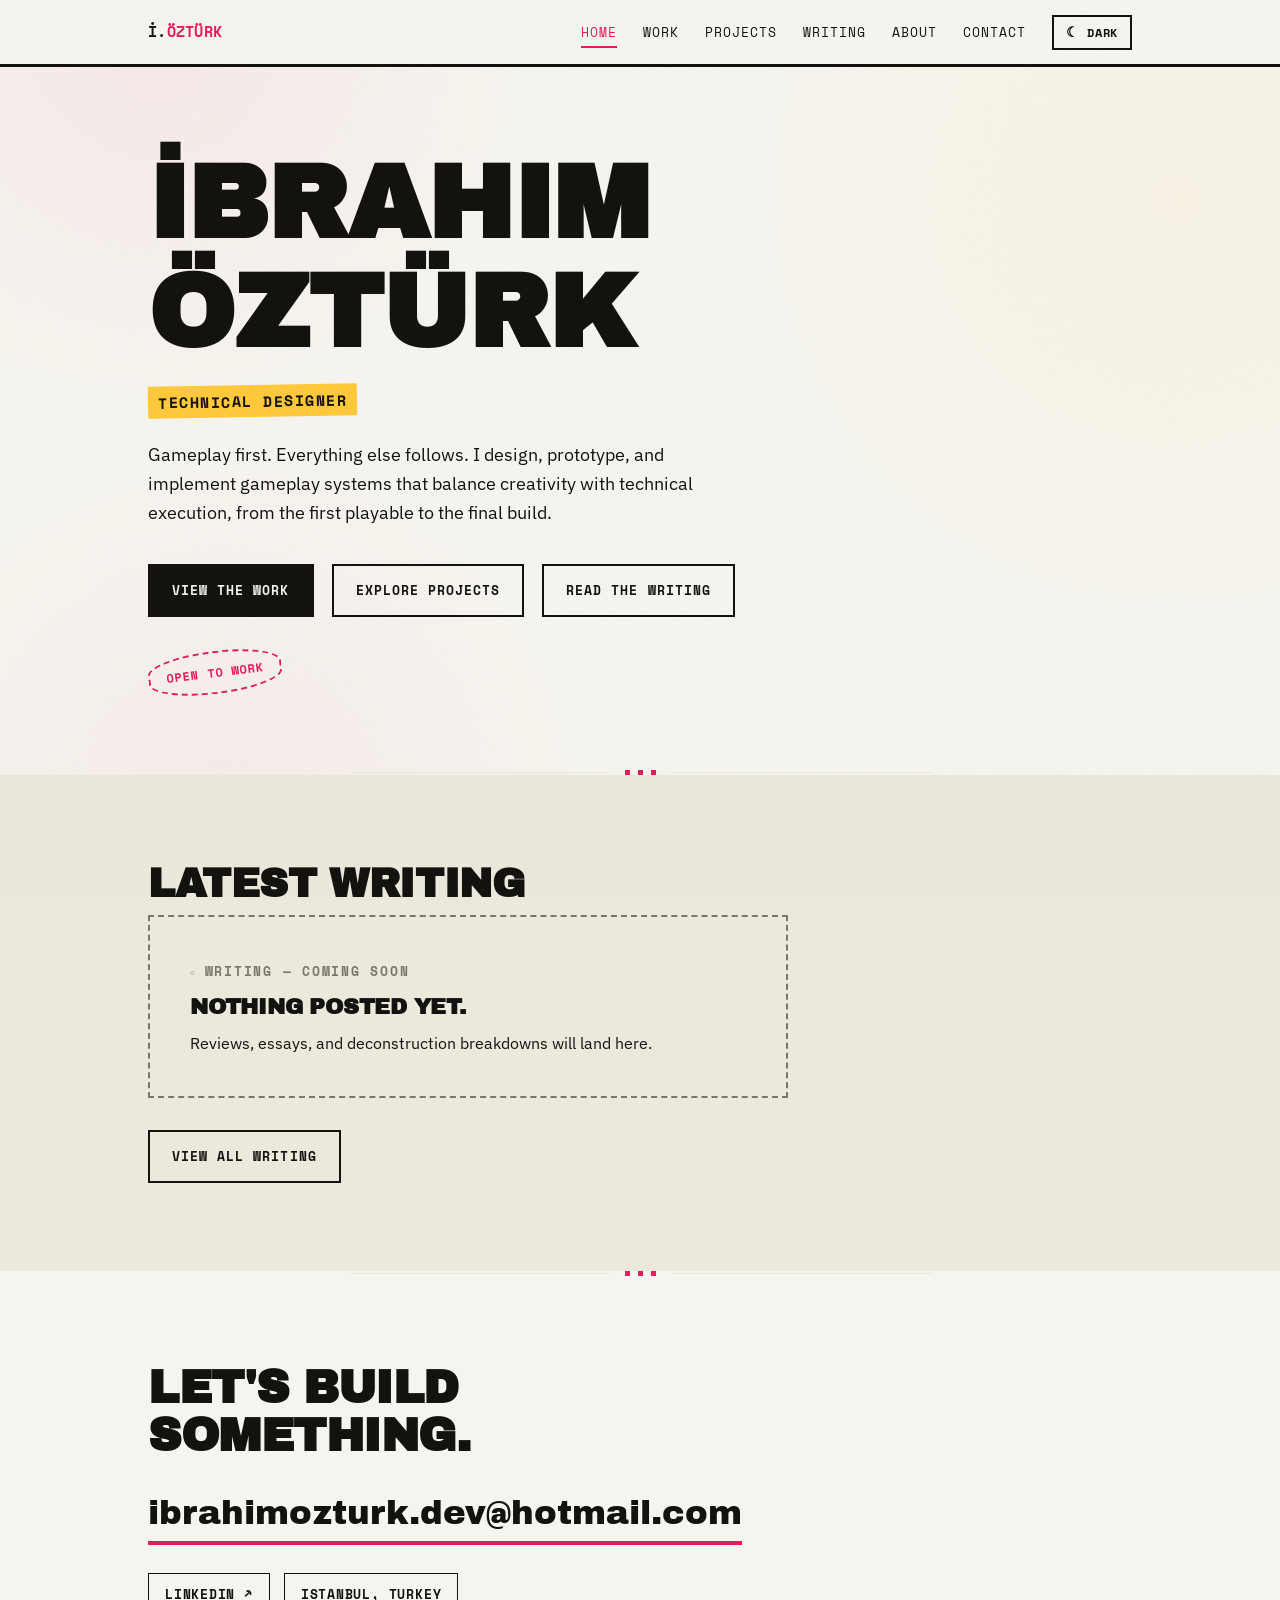
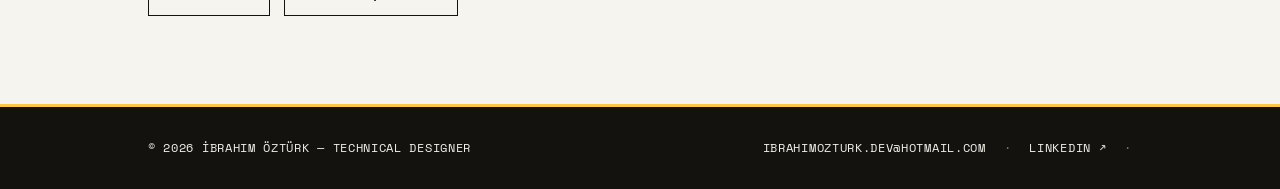
==== index.html @ 8ef4c121 "First Submit" ====
<!DOCTYPE html>
<html lang="en">
<head>
<meta charset="UTF-8">
<script>(function(){try{var t=localStorage.getItem("ozturk-portfolio-theme");if(t!=="dark"&&t!=="light"){t=(window.matchMedia&&window.matchMedia("(prefers-color-scheme: dark)").matches)?"dark":"light";}document.documentElement.setAttribute("data-theme",t);}catch(e){document.documentElement.setAttribute("data-theme","light");}})();</script>
<script src="writings-data.js"></script>
<meta name="viewport" content="width=device-width, initial-scale=1.0">
<title>İbrahim Öztürk — Home</title>
<meta name="description" content="Portfolio and CV of İbrahim Öztürk, Game Designer &amp; Director. Seven years across indie, international, and AAA-scale productions.">
<meta property="og:title" content="İbrahim Öztürk — Game Designer &amp; Director">
<meta property="og:description" content="Portfolio, CV, and writing — game design, development, and direction.">

<link rel="preconnect" href="https://fonts.googleapis.com">
<link rel="preconnect" href="https://fonts.gstatic.com" crossorigin>
<link href="https://fonts.googleapis.com/css2?family=Archivo+Black&family=IBM+Plex+Sans:wght@400;500;600;700&family=Space+Mono:wght@400;700&display=swap" rel="stylesheet">
<link rel="stylesheet" href="styles.css">
</head>
<body>
<a href="#main" class="skip-link">Skip to content</a>

<header class="nav">
  <div class="container">
    <a href="index.html" class="brand">İ.<span>ÖZTÜRK</span></a>
    <div class="nav-right">
      <ul>
        <li><a class="navlink active" href="index.html" aria-current="page">Home</a></li>
        <li><a class="navlink" href="work.html">Work</a></li>
        <li><a class="navlink" href="projects.html">Projects</a></li>
        <li><a class="navlink" href="writing.html">Writing</a></li>
        <li><a class="navlink" href="about.html">About</a></li>
        <li><a class="navlink" href="contact.html">Contact</a></li>
      </ul>
      <button id="theme-toggle" class="theme-toggle" type="button" aria-pressed="false" aria-label="Toggle dark mode">
        <span class="theme-toggle-icon" aria-hidden="true">☾</span><span class="theme-toggle-label">Dark</span>
      </button>
    </div>
  </div>
</header>

<main id="main">

  <section class="hero" id="top">
    <div class="container">
      <h1>İbrahim<br>Öztürk</h1>
      <span class="subtitle">Technical Designer</span>
      <p class="bio">Gameplay first. Everything else follows.

I design, prototype, and implement gameplay systems that balance creativity with technical execution, from the first playable to the final build.</p>
      <div class="cta-row">
        <a href="work.html" class="btn primary">View the work</a>
        <a href="projects.html" class="btn">Explore projects</a>
        <a href="writing.html" class="btn">Read the writing</a>
      </div>
      <div class="stamp">Open to work</div>
    </div>
  </section>

  <div class="section-break" aria-hidden="true"><span class="rule"></span><span class="marks"><i></i><i></i><i></i></span><span class="rule"></span></div>

  <section class="writing-preview section-alt">
    <div class="container">
      <h2 style="font-size:clamp(28px,4.5vw,40px); margin-bottom:10px;">Latest Writing</h2>
      <div id="writing-preview"></div>
      <div style="margin-top:32px;">
        <a href="writing.html" class="btn">View all writing</a>
      </div>
    </div>
  </section>

  <div class="section-break" aria-hidden="true"><span class="rule"></span><span class="marks"><i></i><i></i><i></i></span><span class="rule"></span></div>

  <section class="contact" id="contact">
    <div class="container">
      <h2>Let's build<br>something.</h2>
      <a class="contact-email" href="mailto:ibrahimozturk.dev@hotmail.com">ibrahimozturk.dev@hotmail.com</a>
      <div class="contact-links">
        <a href="https://linkedin.com/in/ozturkibrahim/" target="_blank" rel="noopener">LinkedIn ↗</a>
      <!--  <a href="https://medium.com/@ibrahimozturk.dev" target="_blank" rel="noopener">Medium ↗</a> -->
        <span class="taglike">Istanbul, Turkey</span>
      </div>
    </div>
  </section>

</main>

<footer>
  <div class="container">
    <span>© 2026 İbrahim Öztürk — Technical Designer</span>
    <div class="footer-links">
      <a href="mailto:ibrahimozturk.dev@hotmail.com">ibrahimozturk.dev@hotmail.com</a>
      <span aria-hidden="true">·</span>
      <a href="https://linkedin.com/in/ozturkibrahim/" target="_blank" rel="noopener">LinkedIn ↗</a>
      <span aria-hidden="true">·</span>
     <!-- <a href="https://medium.com/@ibrahimozturk.dev" target="_blank" rel="noopener">Medium ↗</a> -->
    </div>
  </div>
</footer>

<script src="site.js"></script>
<script>renderWritingPreview('writing-preview', 3);</script>
</body>
</html>
---- styles.css ----
:root{
  --jet:#14120F;
  --ink:#14120F;
  --paper:#F6F4EE;
  --paper-alt:#EBE8DC;
  --riot:#E31C5F;
  --tape:#FFC93C;
  --muted:#7A7669;
  --line: 3px;
}
:root[data-theme="dark"]{
  --ink:#F3F1E9;
  --paper:#131110;
  --paper-alt:#201C16;
  --riot:#FF3B72;
  --muted:#A39E8C;
}

*,*::before,*::after{ box-sizing:border-box; }
html{ scroll-behavior:smooth; height:100%; }
body{
  margin:0;
  min-height:100%;
  display:flex;
  flex-direction:column;
  background-color:var(--paper);
  background-image:
    radial-gradient(620px circle at 12% 4%, rgba(227,28,95,.05), transparent 60%),
    radial-gradient(680px circle at 92% 22%, rgba(255,201,60,.06), transparent 62%),
    radial-gradient(600px circle at 18% 90%, rgba(227,28,95,.04), transparent 60%);
  background-repeat:no-repeat;
  background-attachment:fixed;
  color:var(--ink);
  font-family:'IBM Plex Sans', sans-serif;
  font-size:16px;
  line-height:1.6;
  -webkit-font-smoothing:antialiased;
  transition:background-color .25s ease, color .25s ease;
}
:root[data-theme="dark"] body{
  background-image:
    radial-gradient(620px circle at 12% 4%, rgba(255,59,114,.11), transparent 60%),
    radial-gradient(680px circle at 92% 22%, rgba(255,201,60,.08), transparent 62%),
    radial-gradient(600px circle at 18% 90%, rgba(255,59,114,.09), transparent 60%);
}
main{ flex:1 0 auto; }

body::before{
  content:"";
  position:fixed;
  inset:0;
  z-index:999;
  pointer-events:none;
  opacity:.035;
  mix-blend-mode:multiply;
  background-image:url("data:image/svg+xml,%3Csvg xmlns='http://www.w3.org/2000/svg' width='200' height='200'%3E%3Cfilter id='n'%3E%3CfeTurbulence type='fractalNoise' baseFrequency='0.85' numOctaves='2' stitchTiles='stitch'/%3E%3C/filter%3E%3Crect width='100%25' height='100%25' filter='url(%23n)'/%3E%3C/svg%3E");
}

h1,h2,h3{ margin:0; font-family:'Archivo Black', sans-serif; text-transform:uppercase; line-height:1.05; letter-spacing:-0.01em; }
p{ margin:0; }
a{ color:inherit; }
ul{ margin:0; padding:0; list-style:none; }

.container{ max-width:1040px; margin:0 auto; padding:0 28px; }
.eyebrow{
  font-family:'Space Mono', monospace;
  text-transform:uppercase;
  letter-spacing:.14em;
  font-size:12.5px;
  color:var(--riot);
  font-weight:700;
  display:inline-flex;
  align-items:center;
  gap:8px;
  margin-bottom:14px;
}
.eyebrow::before{ content:"■"; font-size:8px; }

.skip-link{
  position:absolute; left:-999px; top:0;
  background:var(--ink); color:var(--paper); padding:10px 16px;
  font-family:'Space Mono',monospace; z-index:1001;
}
.skip-link:focus{ left:12px; top:12px; }

a:focus-visible, button:focus-visible{
  outline:3px solid var(--riot);
  outline-offset:3px;
}

/* ---------- NAV ---------- */
.nav{
  position:sticky; top:0; z-index:100;
  background:var(--paper);
  border-bottom:var(--line) solid var(--ink);
}
.nav .container{
  display:flex; align-items:center; justify-content:space-between;
  height:64px;
}
.nav .brand{
  font-family:'Space Mono', monospace;
  font-weight:700;
  letter-spacing:.02em;
  font-size:14.5px;
  text-decoration:none;
  white-space:nowrap;
}
.nav .brand span{ color:var(--riot); }
.nav-right{ display:flex; align-items:center; gap:26px; }
.nav ul{ display:flex; gap:26px; }
.nav a.navlink{
  font-family:'Space Mono', monospace;
  text-transform:uppercase;
  font-size:12.5px;
  letter-spacing:.08em;
  text-decoration:none;
  padding-bottom:4px;
  border-bottom:2px solid transparent;
  transition:border-color .15s ease, color .15s ease;
}
.nav a.navlink:hover{ border-color:var(--riot); color:var(--riot); }
.nav a.navlink.active{ border-color:var(--riot); color:var(--riot); }

.theme-toggle{
  display:inline-flex; align-items:center; gap:7px;
  font-family:'Space Mono', monospace;
  text-transform:uppercase;
  font-size:12px; font-weight:700; letter-spacing:.06em;
  border:2px solid var(--ink);
  background:transparent;
  color:var(--ink);
  padding:7px 12px;
  cursor:pointer;
  transition:background-color .15s ease, color .15s ease;
}
.theme-toggle:hover{ background:var(--ink); color:var(--paper); }
.theme-toggle-icon{ font-size:14px; line-height:1; }

@media (prefers-reduced-motion: reduce){
  html{ scroll-behavior:auto; }
  body{ transition:none; }
}

section{ padding:88px 0; }
section.tight-top{ padding-top:0; }
section.section-alt{ background:var(--paper-alt); }

.section-break{
  display:flex; align-items:center; justify-content:center; gap:16px;
  max-width:1040px; margin:0 auto; padding:0 28px;
}
.section-break .rule{ flex:1; height:1px; background:var(--paper-alt); max-width:260px; }
.section-break .marks{ display:flex; gap:8px; flex-shrink:0; }
.section-break .marks i{ width:5px; height:5px; background:var(--riot); display:block; }

/* ---------- HERO ---------- */
.hero{ padding-top:76px; padding-bottom:76px; }
.hero h1{
  font-size:clamp(48px, 10vw, 104px);
  margin:6px 0 18px;
}
.hero .subtitle{
  display:inline-block;
  font-family:'Space Mono', monospace;
  text-transform:uppercase;
  font-weight:700;
  font-size:15px;
  letter-spacing:.1em;
  background:var(--tape);
  color:var(--jet);
  padding:4px 10px;
  margin-bottom:24px;
  transform:rotate(-1deg);
}
.hero .bio{
  max-width:600px;
  font-size:18px;
  color:var(--ink);
  margin-bottom:36px;
}
.hero .cta-row{ display:flex; flex-wrap:wrap; align-items:center; gap:18px; }

.btn{
  display:inline-flex; align-items:center; gap:8px;
  font-family:'Space Mono', monospace;
  text-transform:uppercase;
  font-size:13px; letter-spacing:.08em; font-weight:700;
  text-decoration:none;
  padding:14px 22px;
  border:2px solid var(--ink);
  background:transparent;
  transition:background .15s ease, color .15s ease, transform .15s ease;
  cursor:pointer;
}
.btn:hover{ background:var(--ink); color:var(--paper); transform:translate(-2px,-2px); }
.btn.primary{ background:var(--ink); color:var(--paper); }
.btn.primary:hover{ background:var(--riot); border-color:var(--riot); color:#fff; }

.stamp{
  font-family:'Space Mono', monospace;
  text-transform:uppercase;
  font-size:12px; font-weight:700; letter-spacing:.1em;
  border:2px dashed var(--riot);
  color:var(--riot);
  padding:10px 16px;
  border-radius:50%/40%;
  transform:rotate(-7deg);
  display:inline-block;
}
.hero .stamp{ margin-top:34px; }

/* ---------- ABOUT ---------- */
.about-heading{ font-size:clamp(30px,4vw,42px); margin-bottom:36px; max-width:18ch; }
.about-grid{
  display:grid;
  grid-template-columns:1.1fr .9fr;
  gap:64px;
}
.about p{ font-size:16.5px; margin-bottom:16px; max-width:56ch; }
.about .highlights{ margin-top:24px; }
.about .highlights li{
  position:relative;
  padding-left:22px;
  margin-bottom:12px;
  font-size:15.5px;
}
.about .highlights li::before{
  content:"›"; position:absolute; left:0; color:var(--riot); font-weight:700;
}

.patches{ display:flex; flex-wrap:wrap; gap:10px; margin-top:8px; }
.patch{
  font-family:'Space Mono', monospace;
  font-size:12px; text-transform:uppercase; letter-spacing:.04em; font-weight:700;
  border:1.5px dashed var(--ink);
  padding:7px 12px;
  background:var(--paper-alt);
  transition:transform .15s ease, box-shadow .15s ease;
}
.patch:nth-child(odd){ transform:rotate(-1.5deg); }
.patch:nth-child(even){ transform:rotate(1.5deg); }
.patch:hover{ transform:rotate(0) translateY(-2px); box-shadow:3px 3px 0 var(--riot); }

.about-side .block{ margin-bottom:30px; }
.about-side h3{
  font-family:'Space Mono', monospace;
  text-transform:uppercase;
  font-size:12.5px; letter-spacing:.12em;
  color:var(--muted);
  margin-bottom:12px;
  font-weight:700;
}
.lang-row{ display:flex; justify-content:space-between; font-size:14.5px; padding:8px 0; border-bottom:1px solid var(--paper-alt); }
.lang-row span:last-child{ font-family:'Space Mono', monospace; color:var(--muted); }

/* ---------- WORK / EXPERIENCE ---------- */
.exp-item{
  display:grid;
  grid-template-columns:150px 1fr;
  gap:28px;
  padding:56px 0;
  border-left:var(--line) solid var(--ink);
  padding-left:28px;
  position:relative;
  margin-left:4px;
}
.exp-item + .exp-item{ border-top:1px solid var(--paper-alt); }
.exp-item::before{
  content:"";
  position:absolute;
  left:-9px; top:62px;
  width:15px; height:15px;
  background:var(--riot);
  border:3px solid var(--paper);
}
.exp-date{
  font-family:'Space Mono', monospace;
  font-size:13px; font-weight:700;
  color:var(--riot);
  padding-top:2px;
}
.exp-date small{ display:block; color:var(--muted); font-weight:400; margin-top:4px; }
.exp-role{ font-family:'Archivo Black', sans-serif; font-size:20px; text-transform:uppercase; margin-bottom:4px; }
.exp-company{ font-family:'Space Mono', monospace; font-size:13px; color:var(--muted); text-transform:uppercase; letter-spacing:.04em; margin-bottom:14px; }
.exp-bullets li{ position:relative; padding-left:18px; font-size:15px; margin-bottom:8px; max-width:64ch; }
.exp-bullets li::before{ content:"—"; position:absolute; left:0; color:var(--muted); }

.exp-project{ margin-top:20px; display:flex; align-items:center; gap:12px; flex-wrap:wrap; max-width:520px; }
.exp-project .proj-title{ font-family:'Archivo Black', sans-serif; font-size:14.5px; text-transform:uppercase; }
.exp-project a.read-link{ margin-left:auto; }

.trailer{
  margin-top:14px;
  border:2px dashed var(--muted);
  aspect-ratio:16/9;
  max-width:520px;
  display:flex;
  align-items:center;
  justify-content:center;
  background:var(--paper-alt);
  overflow:hidden;
}
.trailer:has(iframe), .trailer:has(video){
  border-style:solid;
  border-color:var(--ink);
  background:#000;
}
.trailer iframe, .trailer video{
  width:100%;
  height:100%;
  border:0;
  display:block;
}
.trailer-label{
  font-family:'Space Mono', monospace;
  text-transform:uppercase;
  font-size:12px; letter-spacing:.08em; font-weight:700;
  color:var(--muted);
  display:flex; align-items:center; gap:8px;
}
.trailer-label .play{ font-size:15px; color:var(--riot); }

/* ---------- TAGS (shared: work projects + writing categories) ---------- */
.tag{
  display:inline-block;
  font-family:'Space Mono', monospace;
  font-size:11.5px; font-weight:700; text-transform:uppercase; letter-spacing:.08em;
  padding:5px 10px;
}
.tag--dark{ background:var(--tape); color:var(--jet); }
.tag--pink{ background:var(--riot); color:#fff; }

/* ---------- CARD GRID (home writing preview) ---------- */
.card-grid{ display:grid; grid-template-columns:1fr; gap:2px; background:var(--ink); border:2px solid var(--ink); }
.card-grid.cols-3{ grid-template-columns:repeat(3,1fr); }
.card{
  background:var(--paper);
  padding:28px;
  display:block;
  text-decoration:none;
  color:var(--ink);
  transition:background-color .15s ease;
}
a.card:hover{ background:var(--paper-alt); }
.card h3{ font-size:19px; margin:14px 0 8px; text-transform:none; }
.card .meta{ font-family:'Space Mono', monospace; font-size:11.5px; color:var(--muted); text-transform:uppercase; letter-spacing:.03em; margin-bottom:10px; }
.card p.desc{ font-size:14.5px; }

/* ---------- WRITING FULL LIST ---------- */
.writing-list{ display:flex; flex-direction:column; }
.writing-row{
  padding:30px 0;
  border-bottom:1px solid var(--paper-alt);
  display:grid;
  grid-template-columns:150px 1fr;
  gap:24px;
}
.writing-row:first-child{ padding-top:0; }
.writing-row:last-child{ border-bottom:none; }
.writing-meta{ font-family:'Space Mono', monospace; font-size:12.5px; color:var(--muted); line-height:1.9; }
.writing-row h3{ font-size:21px; margin-bottom:8px; text-transform:none; }
.writing-row p.excerpt{ font-size:15px; max-width:62ch; margin-bottom:10px; }
a.read-link{
  font-family:'Space Mono', monospace;
  font-size:12.5px; text-transform:uppercase; letter-spacing:.06em; font-weight:700;
  color:var(--riot);
  text-decoration:none;
  border-bottom:2px solid var(--riot);
}
.link-row{
  display:flex;
  justify-content:space-between;
  align-items:center;
  flex-wrap:wrap;
  gap:14px;
  margin-top:30px;
  max-width:520px;
}

/* ---------- WRITING EMPTY STATE ---------- */
.writing-empty{
  border:2px dashed var(--muted);
  padding:40px;
  text-align:left;
  max-width:640px;
}
.writing-empty .eyebrow{ color:var(--muted); }
.writing-empty .eyebrow::before{ content:"○"; }
.writing-empty h3{ font-size:22px; margin-bottom:12px; text-transform:uppercase; }
.writing-empty p{ font-size:15.5px; color:var(--ink); max-width:52ch; }

/* ---------- PROJECTS ---------- */
.project-list{ display:flex; flex-direction:column; }
.project-row{
  padding:64px 0;
  border-bottom:1px solid var(--paper-alt);
  display:grid;
  grid-template-columns:150px 1fr;
  gap:24px;
}
.project-row:first-child{ padding-top:0; }
.project-row:last-child{ border-bottom:none; }
.project-meta{ font-family:'Space Mono', monospace; font-size:12.5px; color:var(--muted); line-height:1.9; }
.project-row h3{ font-size:22px; margin-bottom:10px; text-transform:none; }
.project-row p.desc{ font-size:15px; max-width:62ch; margin-bottom:18px; }

/* ---------- ARTICLE PAGE ---------- */
.article-meta{ display:flex; align-items:center; gap:14px; margin-bottom:16px; }
.article-date{ font-family:'Space Mono', monospace; font-size:12.5px; color:var(--muted); text-transform:uppercase; letter-spacing:.04em; }
.article-title{ font-size:clamp(30px,6vw,52px); max-width:20ch; }

.article-p{ font-size:17px; line-height:1.75; margin-bottom:24px; max-width:70ch; }
.article-p a{ color:var(--riot); border-bottom:2px solid var(--riot); text-decoration:none; }
.article-h{
  font-family:'Archivo Black', sans-serif;
  text-transform:none;
  font-size:24px;
  margin:44px 0 18px;
  max-width:32ch;
}

.media-frame{
  margin:32px 0;
  border:2px solid var(--ink);
  aspect-ratio:16/9;
  max-width:760px;
  overflow:hidden;
  background:var(--paper-alt);
  display:flex; align-items:center; justify-content:center;
}
.media-frame.placeholder{ border-style:dashed; border-color:var(--muted); }
.media-frame img, .media-frame iframe{ width:100%; height:100%; border:0; display:block; object-fit:cover; }
.media-frame .placeholder-label{
  font-family:'Space Mono', monospace;
  text-transform:uppercase;
  font-size:12px; letter-spacing:.08em; font-weight:700;
  color:var(--muted);
  display:flex; align-items:center; gap:8px;
}
.media-frame .placeholder-label .play{ font-size:15px; color:var(--riot); }
.media-caption{
  font-family:'Space Mono', monospace;
  font-size:12px; color:var(--muted);
  margin:10px 0 32px;
  max-width:760px;
}

.code-block{
  margin:32px 0;
  background:var(--jet);
  border:2px solid var(--ink);
  max-width:760px;
}
.code-block .code-label{
  font-family:'Space Mono', monospace;
  font-size:11px; text-transform:uppercase; letter-spacing:.08em; font-weight:700;
  color:var(--tape);
  padding:10px 18px;
  border-bottom:1px solid rgba(243,241,233,.15);
}
.code-block pre{
  margin:0; padding:20px 18px;
  overflow-x:auto;
  font-family:'Space Mono', monospace;
  font-size:13.5px; line-height:1.65;
  color:#F3F1E9;
}
.code-block code{ font-family:inherit; }

/* ---------- EDITOR TOOL ---------- */
.editor-bar{
  display:flex; align-items:center; justify-content:space-between; flex-wrap:wrap; gap:16px;
  margin-bottom:36px;
}
.editor-bar h2{ font-size:clamp(26px,4vw,36px); }

.editor-layout{ display:grid; grid-template-columns:1fr 1fr; gap:48px; align-items:start; }
.editor-col{ min-width:0; }
.editor-preview-col{ position:sticky; top:96px; }

.field{ margin-bottom:18px; }
.field label{
  display:block;
  font-family:'Space Mono', monospace;
  font-size:11px; text-transform:uppercase; letter-spacing:.06em; font-weight:700;
  color:var(--muted);
  margin-bottom:6px;
}
.field input[type="text"], .field input[type="date"], .field textarea{
  width:100%;
  font-family:'IBM Plex Sans', sans-serif;
  font-size:14.5px;
  padding:10px 12px;
  border:2px solid var(--ink);
  background:var(--paper);
  color:var(--ink);
}
.field textarea{ resize:vertical; min-height:64px; line-height:1.5; }
.field.mono input, .field.mono textarea{ font-family:'Space Mono', monospace; font-size:13px; }
.field input:focus, .field textarea:focus{ outline:3px solid var(--riot); outline-offset:1px; }
.field-row{ display:grid; grid-template-columns:1fr 1fr; gap:14px; }

.block-editor{ border:2px solid var(--ink); padding:18px; margin-bottom:14px; background:var(--paper); }
.block-editor-head{ display:flex; align-items:center; justify-content:space-between; margin-bottom:14px; }
.block-editor-type{
  font-family:'Space Mono', monospace;
  font-size:11.5px; text-transform:uppercase; letter-spacing:.06em; font-weight:700;
  color:var(--riot);
}
.block-editor-actions{ display:flex; gap:6px; }
.icon-btn{
  border:1.5px solid var(--ink);
  background:transparent;
  color:var(--ink);
  width:26px; height:26px;
  font-family:'Space Mono', monospace; font-size:12px;
  cursor:pointer;
  display:inline-flex; align-items:center; justify-content:center;
}
.icon-btn:hover{ background:var(--ink); color:var(--paper); }
.icon-btn:disabled{ opacity:.3; cursor:not-allowed; }
.icon-btn:disabled:hover{ background:transparent; color:var(--ink); }

.block-empty{
  border:2px dashed var(--muted);
  padding:24px;
  text-align:center;
  font-family:'Space Mono', monospace;
  font-size:12.5px; text-transform:uppercase; letter-spacing:.06em;
  color:var(--muted);
  margin-bottom:14px;
}

.add-block-row{ display:flex; flex-wrap:wrap; gap:10px; margin:8px 0 40px; }
.add-block-row .btn{ padding:10px 16px; font-size:12px; }

.preview-frame{
  border:2px solid var(--ink);
  padding:36px 32px;
  background:var(--paper);
  max-height:80vh;
  overflow-y:auto;
}
.preview-frame .article-title{ font-size:clamp(24px,4vw,34px); }

.code-output{ margin-top:28px; }
.code-output-head{ display:flex; align-items:center; justify-content:space-between; margin-bottom:10px; }
.code-output pre{
  margin:0;
  background:var(--jet);
  color:#F3F1E9;
  border:2px solid var(--ink);
  padding:18px;
  font-family:'Space Mono', monospace;
  font-size:12.5px;
  line-height:1.6;
  overflow-x:auto;
  max-height:340px;
  overflow-y:auto;
}
.copy-btn.copied{ background:var(--riot); border-color:var(--riot); color:#fff; }

@media (max-width:900px){
  .editor-layout{ grid-template-columns:1fr; }
  .editor-preview-col{ position:static; }
}

/* ---------- BLUEPRINT VISUAL GRAPH ---------- */
.bp-block{ margin:32px 0; border:2px solid var(--ink); max-width:100%; }
.bp-block-head{
  display:flex; align-items:center; justify-content:space-between;
  padding:10px 14px;
  background:var(--jet);
  border-bottom:1px solid rgba(255,255,255,.12);
}
.bp-block-head .code-label{
  font-family:'Space Mono', monospace;
  font-size:11px; text-transform:uppercase; letter-spacing:.08em; font-weight:700;
  color:var(--tape);
}
.bp-copy-btn{
  font-family:'Space Mono', monospace;
  font-size:11px; text-transform:uppercase; letter-spacing:.06em; font-weight:700;
  border:1.5px solid rgba(255,255,255,.35);
  background:transparent;
  color:#F3F1E9;
  padding:5px 10px;
  cursor:pointer;
}
.bp-copy-btn:hover{ background:rgba(255,255,255,.14); }

.bp-canvas-wrap{
  position:relative;
  overflow:hidden;
  height:480px;
  background:
    radial-gradient(circle, rgba(255,255,255,.07) 1px, transparent 1px) 0 0/24px 24px,
    #171717;
  touch-action:none;
  user-select:none;
}
.bp-canvas{ position:absolute; top:0; left:0; transform-origin:0 0; }
.bp-edges{ position:absolute; top:0; left:0; pointer-events:none; }
.bp-edge{ fill:none; stroke-width:2; }
.bp-edge-exec{ stroke:#F3F1E9; stroke-width:2.5; }

.bp-hint{
  position:absolute; right:10px; bottom:8px;
  display:flex; flex-direction:column; align-items:flex-end; gap:4px;
  pointer-events:none;
}
.bp-hint-row{
  display:flex; align-items:center; gap:5px;
  font-family:'Space Mono', monospace;
  font-size:10px;
  letter-spacing:.02em;
  color:rgba(255,255,255,.45);
  background:rgba(0,0,0,.4);
  padding:3px 8px;
  border-radius:3px;
}
.bp-hint-key{ color:rgba(255,255,255,.75); }
.bp-hint-sep{ opacity:.5; }

.bp-node{
  position:absolute;
  background:#161616;
  border:1px solid #050505;
  border-radius:4px;
  box-shadow:0 4px 12px rgba(0,0,0,.6);
  font-family:'IBM Plex Sans', sans-serif;
  color:#EDEDED;
}
.bp-node-title{ padding:6px 10px 7px; border-radius:3px 3px 0 0; }
.bp-node-title-row{ display:flex; align-items:center; gap:6px; }
.bp-node-icon{
  flex-shrink:0; width:14px; height:14px;
  display:inline-flex; align-items:center; justify-content:center;
  font-size:11px; font-style:italic; color:rgba(255,255,255,.85);
}
.bp-node-title-main{
  font-weight:600; font-size:12px; color:#fff;
  white-space:nowrap; overflow:hidden; text-overflow:ellipsis;
}
.bp-node-title-sub{
  font-size:10px; font-style:italic; color:rgba(255,255,255,.62);
  margin-top:2px; margin-left:20px;
  white-space:nowrap; overflow:hidden; text-overflow:ellipsis;
}
.bp-node--event .bp-node-title{ background-image:linear-gradient(90deg,#8B2727,#4a1616 85%); }
.bp-node--function .bp-node-title{ background-image:linear-gradient(90deg,#255277,#16232f 85%); }
.bp-node--purefunction .bp-node-title{ background-image:linear-gradient(90deg,#2c6b5e,#173a32 85%); }
.bp-node--variable .bp-node-title{ background-image:linear-gradient(90deg,#1f6b62,#123430 85%); }
.bp-node--macro .bp-node-title{ background-image:linear-gradient(90deg,#4a3475,#251a3d 85%); }
.bp-node--cast .bp-node-title{ background-image:linear-gradient(90deg,#236b4f,#123324 85%); }
.bp-node--default .bp-node-title{ background-image:linear-gradient(90deg,#3c4c58,#1e262c 85%); }

.bp-node-body{ display:flex; padding:8px 0; gap:6px; }
.bp-pins{ flex:1; display:flex; flex-direction:column; min-width:0; }
.bp-pin-row{ display:flex; align-items:center; gap:5px; height:22px; padding:0 8px; }
.bp-pins-out .bp-pin-row{ justify-content:flex-end; }
.bp-pin-label{ font-size:11px; color:#D8D8D8; white-space:nowrap; overflow:hidden; text-overflow:ellipsis; }
.bp-pin{ flex-shrink:0; }
.bp-pin-data{ width:10px; height:10px; border-radius:50%; }
.bp-pin-exec{ width:0; height:0; border-top:6px solid transparent; border-bottom:6px solid transparent; border-left:8px solid #F3F1E9; }
.bp-pin-default{
  font-family:'Space Mono', monospace;
  font-size:10px;
  background:#0c0c0c;
  border:1px solid #3a3a3a;
  color:#ccc;
  padding:1px 5px;
  border-radius:2px;
  max-width:160px;
  overflow:hidden; text-overflow:ellipsis; white-space:nowrap;
}

.bp-node--pill{
  display:flex;
  align-items:center;
  gap:8px;
  padding:0 11px;
  border-radius:999px;
  background:#1c1c1c;
  border:1px solid #050505;
  box-shadow:0 2px 6px rgba(0,0,0,.5);
}
.bp-node--pill .bp-pin{ flex-shrink:0; }
.bp-pill-label{
  font-family:'IBM Plex Sans', sans-serif;
  font-size:11.5px;
  color:#EDEDED;
  white-space:nowrap; overflow:hidden; text-overflow:ellipsis;
  flex:1;
  text-align:center;
}

.bp-comment{
  position:absolute;
  border:1px solid rgba(255,220,120,.5);
  background:rgba(255,220,120,.08);
  color:#E8D9A0;
  font-family:'Space Mono', monospace;
  font-size:11px;
  padding:6px 10px;
  border-radius:3px;
}

/* ---------- CONTACT ---------- */
.contact h2{ font-size:clamp(30px,5vw,46px); margin-bottom:26px; }
.contact-note{ max-width:560px; font-size:16.5px; line-height:1.7; color:var(--ink); margin-bottom:32px; }
.contact-email{
  font-family:'Archivo Black', sans-serif;
  font-size:clamp(22px,4vw,34px);
  text-transform:none;
  text-decoration:none;
  border-bottom:4px solid var(--riot);
  display:inline-block;
  word-break:break-word;
  margin-bottom:28px;
}
.contact-email:hover{ color:var(--riot); }
.contact-links{ display:flex; flex-wrap:wrap; gap:14px; }
.contact-links a, .contact-links .taglike{
  font-family:'Space Mono', monospace;
  font-size:13px; text-transform:uppercase; letter-spacing:.06em; font-weight:700;
  border:1.5px solid var(--ink);
  padding:10px 16px;
  text-decoration:none;
  display:inline-flex; align-items:center; gap:8px;
}
.contact-links a:hover{ background:var(--ink); color:var(--paper); }

footer{
  padding:32px 0;
  border-top:var(--line) solid var(--tape);
  flex-shrink:0;
  background:var(--jet);
}
footer .container{
  display:flex; justify-content:space-between; align-items:center; flex-wrap:wrap; gap:14px;
  font-family:'Space Mono', monospace;
  font-size:11.5px;
  text-transform:uppercase;
  letter-spacing:.06em;
  color:#F3F1E9;
}
.footer-links{ display:flex; align-items:center; gap:18px; flex-wrap:wrap; }
footer a{ text-decoration:none; color:#F3F1E9; }
footer a:hover{ color:var(--riot); }
footer .footer-links span{ opacity:.5; }

@media (max-width:820px){
  .about-grid{ grid-template-columns:1fr; gap:40px; }
  .card-grid.cols-3{ grid-template-columns:1fr; }
  .exp-item{ grid-template-columns:1fr; gap:8px; }
  .writing-row{ grid-template-columns:1fr; gap:10px; }
  .project-row{ grid-template-columns:1fr; gap:10px; }
  .field-row{ grid-template-columns:1fr; }
  .nav ul{ gap:16px; }
}
@media (max-width:560px){
  section{ padding:60px 0; }
  .nav .container{ height:auto; padding-top:14px; padding-bottom:14px; flex-direction:column; gap:12px; }
  .nav-right{ flex-direction:column; gap:14px; }
  .nav ul{ flex-wrap:wrap; justify-content:center; gap:14px; }
  .contact-links{ flex-direction:column; }
}
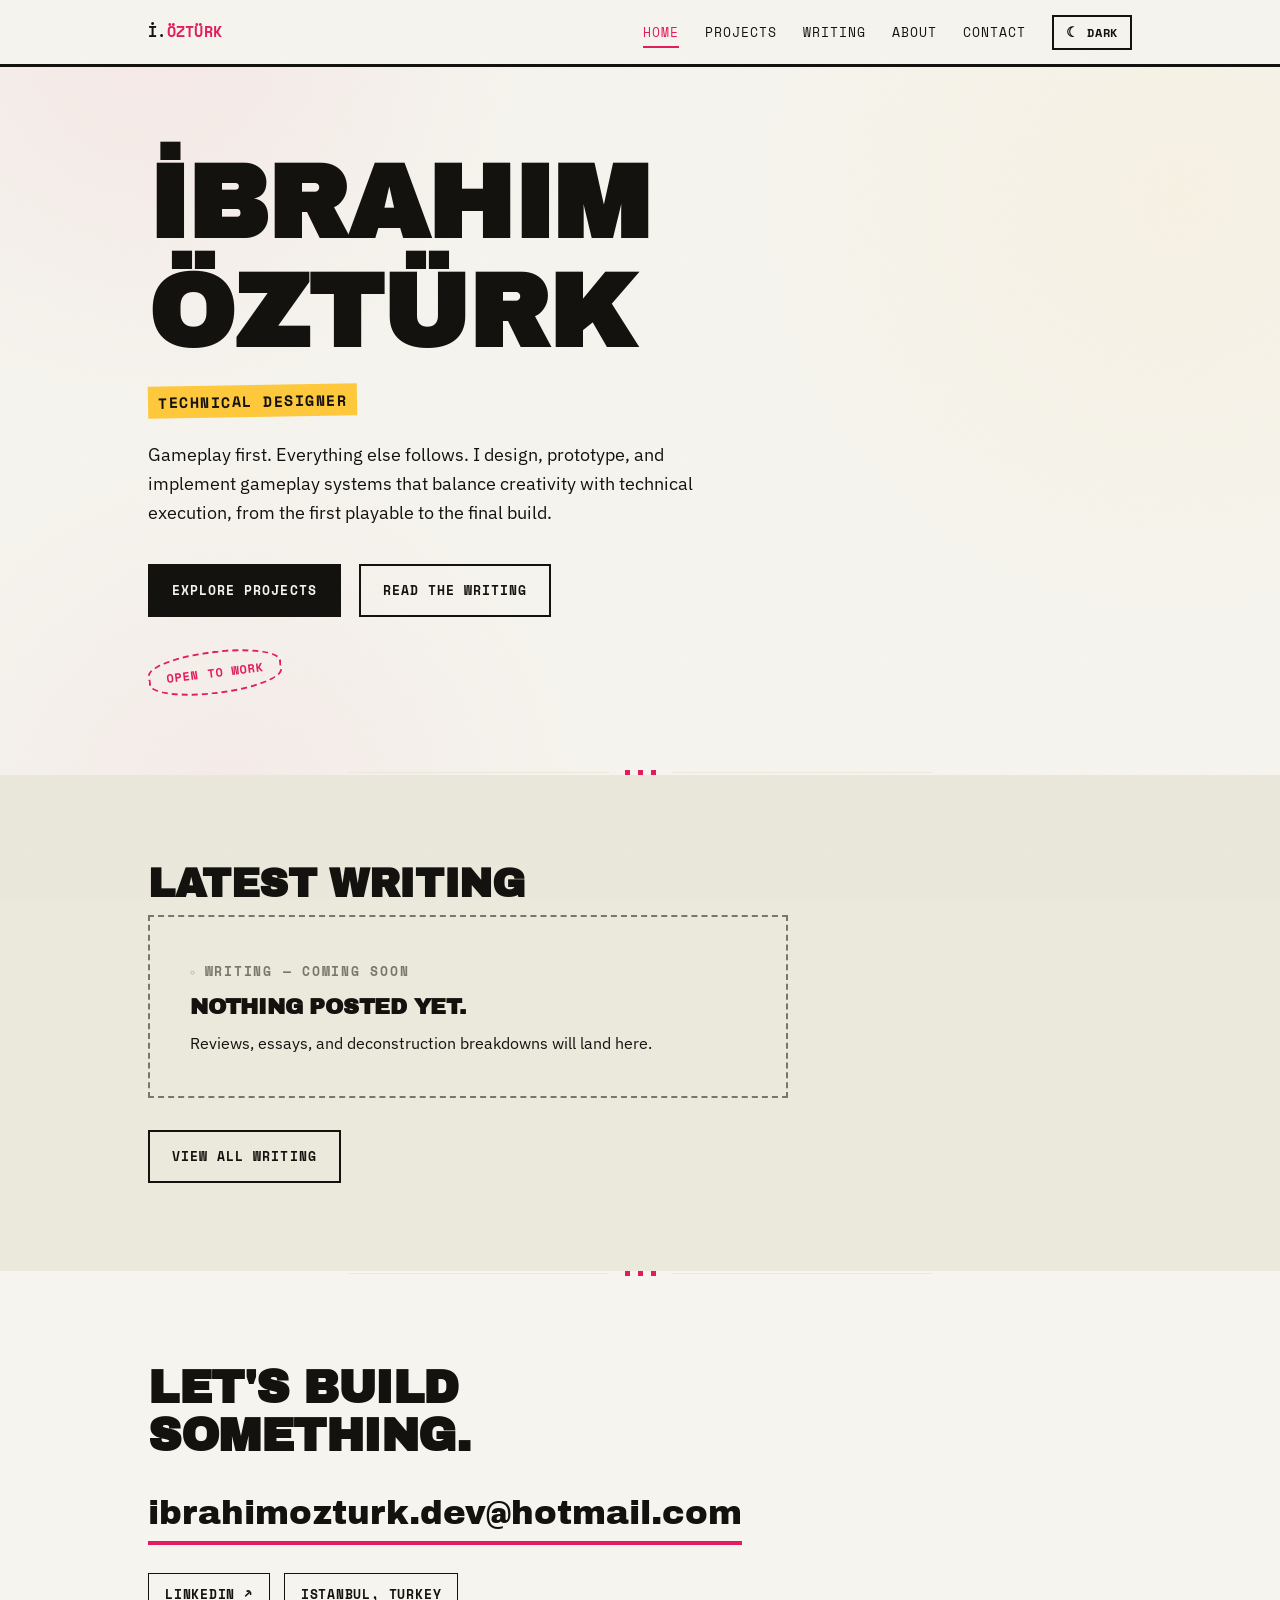
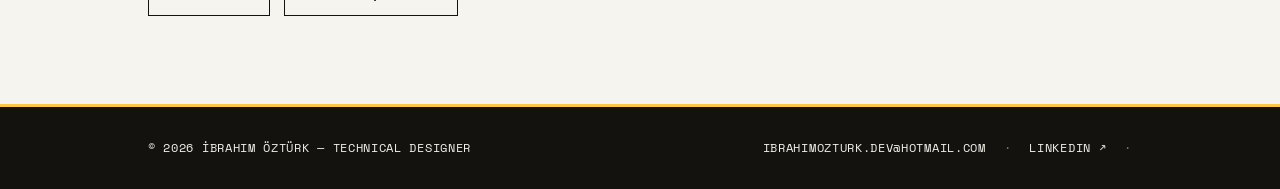
==== commit 6eff0dc3: "Removed Work Section" ====
--- a/index.html
+++ b/index.html
@@ -24,7 +24,6 @@
     <div class="nav-right">
       <ul>
         <li><a class="navlink active" href="index.html" aria-current="page">Home</a></li>
-        <li><a class="navlink" href="work.html">Work</a></li>
         <li><a class="navlink" href="projects.html">Projects</a></li>
         <li><a class="navlink" href="writing.html">Writing</a></li>
         <li><a class="navlink" href="about.html">About</a></li>
@@ -47,8 +46,7 @@
 
 I design, prototype, and implement gameplay systems that balance creativity with technical execution, from the first playable to the final build.</p>
       <div class="cta-row">
-        <a href="work.html" class="btn primary">View the work</a>
-        <a href="projects.html" class="btn">Explore projects</a>
+        <a href="projects.html" class="btn primary">Explore projects</a>
         <a href="writing.html" class="btn">Read the writing</a>
       </div>
       <div class="stamp">Open to work</div>
